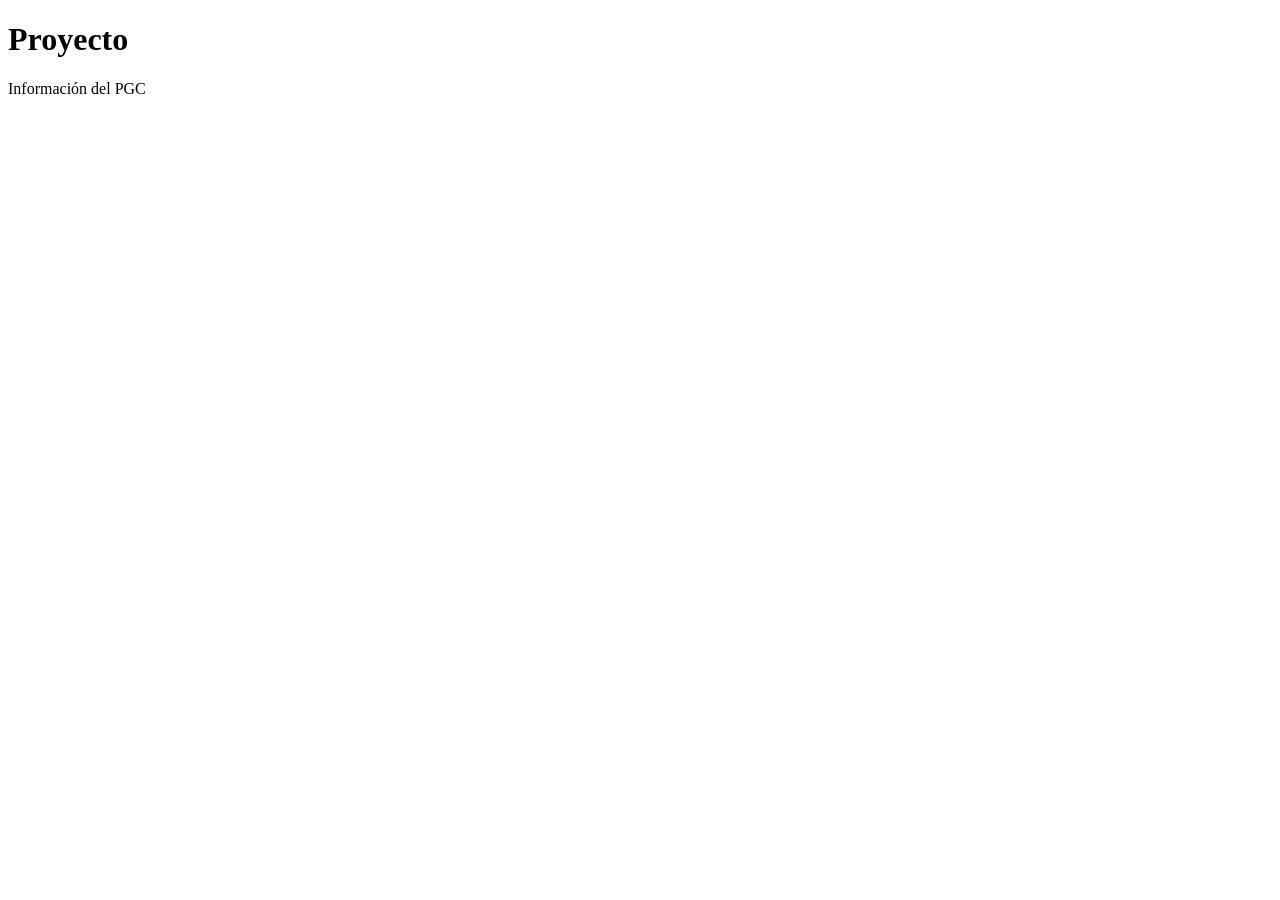
==== templates/index.html @ 8dde8c94 "Add initial Flask application with basic routes and HTML template" ====
<!DOCTYPE html>
<html lang="en">
<head>
    <meta charset="UTF-8">
    <meta name="viewport" content="width=device-width, initial-scale=1.0">
    <title>Mineria de Datos</title>
</head>
<body>
    <h1>Proyecto</h1>
    <p>
        Información del PGC 
    </p>
</body>
</html>
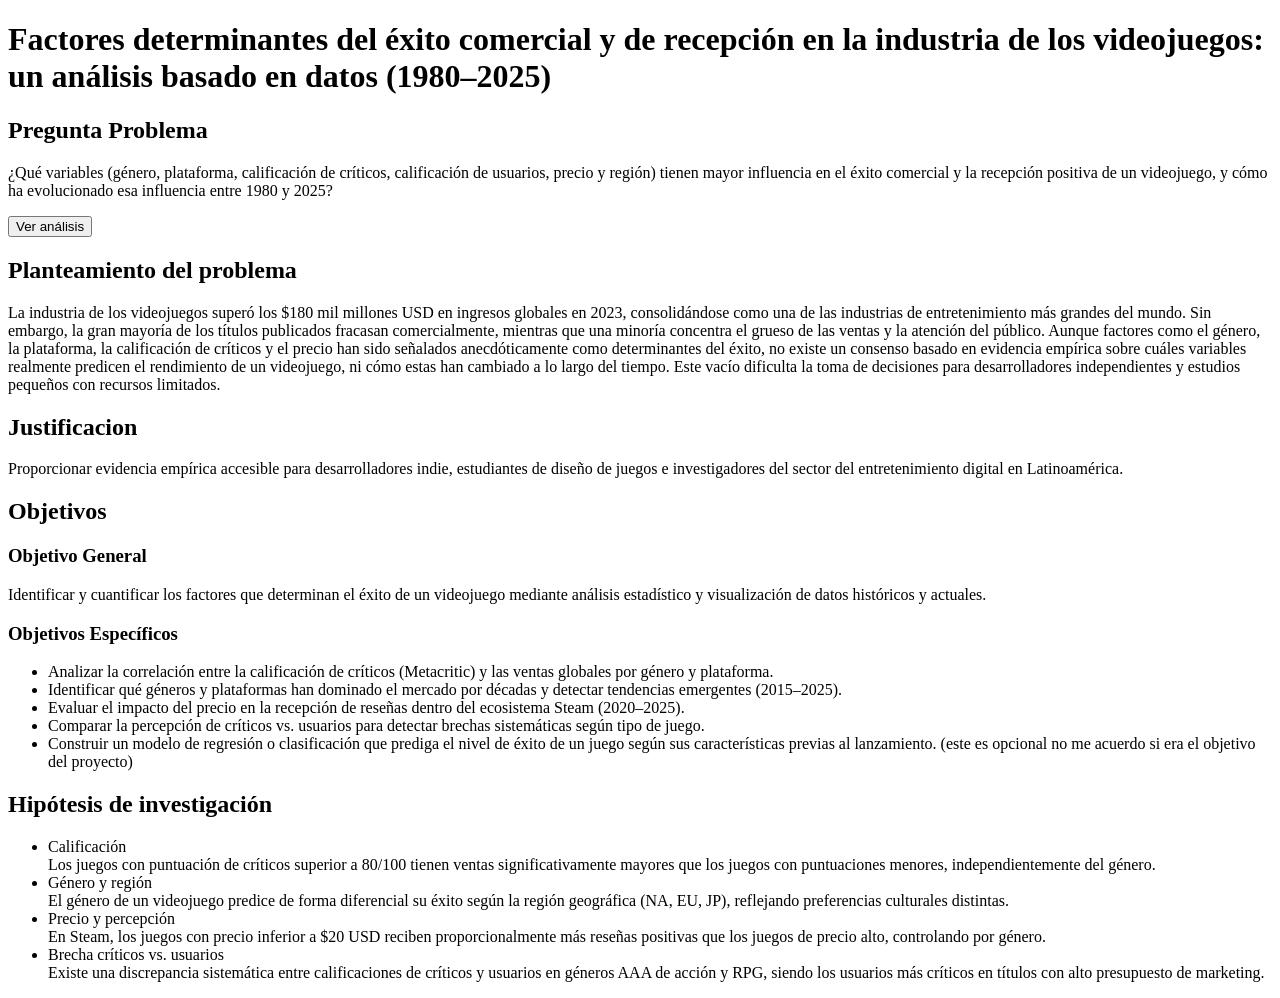
==== commit fa53af4d: "Actualizacion proyecto con su justificacion" ====
--- a/templates/index.html
+++ b/templates/index.html
@@ -6,9 +6,58 @@
     <title>Mineria de Datos</title>
 </head>
 <body>
-    <h1>Proyecto</h1>
+    <h1>Factores determinantes del éxito comercial y de recepción en la industria de los videojuegos: 
+        un análisis basado en datos (1980–2025)</h1>
     <p>
-        Información del PGC 
+        <h2>Pregunta Problema</h2>
+        ¿Qué variables (género, plataforma, calificación de críticos, calificación de usuarios, precio y región) 
+        tienen mayor influencia en el éxito comercial y la recepción positiva de un videojuego, 
+        y cómo ha evolucionado esa influencia entre 1980 y 2025?
+    </p>
+    <p center><button onclick="window.location.href='/analisis'">Ver análisis</button></p>
+
+    <h2>Planteamiento del problema</h2>
+    <p>
+        La industria de los videojuegos superó los $180 mil millones USD en ingresos globales en 2023, 
+        consolidándose como una de las industrias de entretenimiento más grandes del mundo. Sin embargo, 
+        la gran mayoría de los títulos publicados fracasan comercialmente, mientras que una minoría concentra 
+        el grueso de las ventas y la atención del público.
+        Aunque factores como el género, la plataforma, la calificación de críticos y 
+        el precio han sido señalados anecdóticamente como determinantes del éxito, 
+        no existe un consenso basado en evidencia empírica sobre cuáles variables realmente predicen 
+        el rendimiento de un videojuego, ni cómo estas han cambiado a lo largo del tiempo. 
+        Este vacío dificulta la toma de decisiones para desarrolladores independientes y estudios pequeños con recursos limitados.
+    </p>
+    <h2>Justificacion</h2>
+    <p>
+        Proporcionar evidencia empírica accesible para desarrolladores indie, 
+        estudiantes de diseño de juegos e investigadores del sector del entretenimiento digital en Latinoamérica.
+    </p>
+    <h2>Objetivos</h2>
+    <p>
+        <h3>Objetivo General</h3>
+        Identificar y cuantificar los factores que determinan el éxito de un videojuego mediante análisis estadístico y visualización de datos históricos y actuales.
+        <h3>Objetivos Específicos</h3>
+        <ul>
+            <li>Analizar la correlación entre la calificación de críticos (Metacritic) y las ventas globales por género y plataforma.</li>
+            <li>Identificar qué géneros y plataformas han dominado el mercado por décadas y detectar tendencias emergentes (2015–2025).</li>
+            <li>Evaluar el impacto del precio en la recepción de reseñas dentro del ecosistema Steam (2020–2025).</li>
+            <li>Comparar la percepción de críticos vs. usuarios para detectar brechas sistemáticas según tipo de juego.</li>
+            <li>Construir un modelo de regresión o clasificación que prediga el nivel de éxito de un juego según sus características previas al lanzamiento. (este es opcional no me acuerdo si era el objetivo del proyecto)</li>
+        </ul>
+    </p>
+    <h2>Hipótesis de investigación</h2>
+    <p>
+        <ul>
+            <li>Calificación</li>
+            Los juegos con puntuación de críticos superior a 80/100 tienen ventas significativamente mayores que los juegos con puntuaciones menores, independientemente del género.
+            <li>Género y región</li>
+            El género de un videojuego predice de forma diferencial su éxito según la región geográfica (NA, EU, JP), reflejando preferencias culturales distintas.
+            <li>Precio y percepción</li>
+            En Steam, los juegos con precio inferior a $20 USD reciben proporcionalmente más reseñas positivas que los juegos de precio alto, controlando por género.
+            <li>Brecha críticos vs. usuarios</li>
+            Existe una discrepancia sistemática entre calificaciones de críticos y usuarios en géneros AAA de acción y RPG, siendo los usuarios más críticos en títulos con alto presupuesto de marketing.
+        </ul>
     </p>
 </body>
 </html>
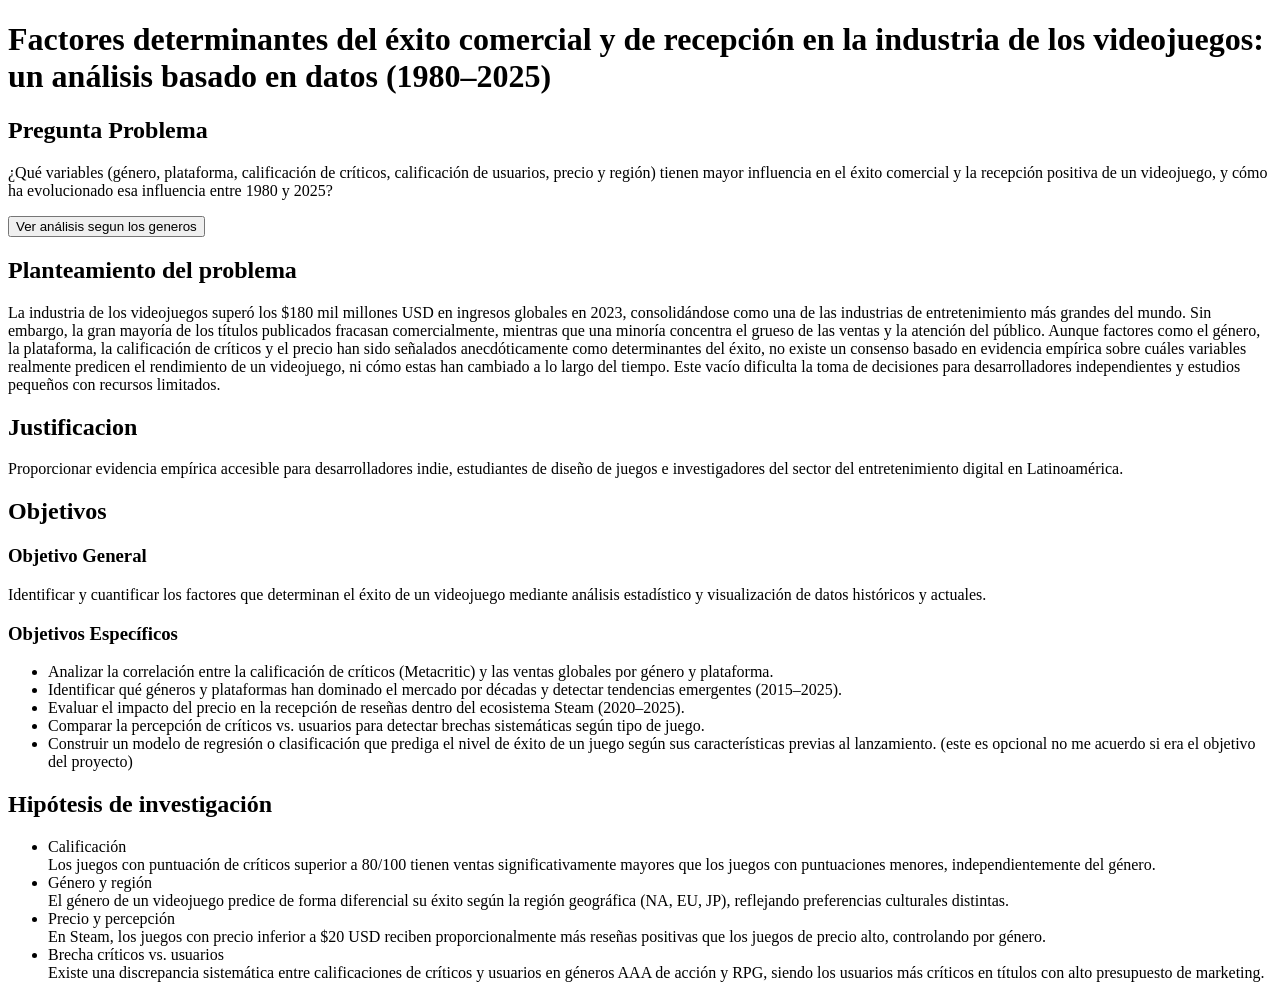
==== commit 2b765a1e: "Correccion de errores y se le añade la pagina de generos de estas" ====
--- a/templates/index.html
+++ b/templates/index.html
@@ -3,18 +3,20 @@
 <head>
     <meta charset="UTF-8">
     <meta name="viewport" content="width=device-width, initial-scale=1.0">
-    <title>Mineria de Datos</title>
+    <title>¿Que hace que un videojuego tenga éxito?</title>
 </head>
 <body>
-    <h1>Factores determinantes del éxito comercial y de recepción en la industria de los videojuegos: 
-        un análisis basado en datos (1980–2025)</h1>
+    <h1>
+        Factores determinantes del éxito comercial y de recepción en la industria de los videojuegos: 
+        un análisis basado en datos (1980–2025)
+    </h1>
     <p>
         <h2>Pregunta Problema</h2>
         ¿Qué variables (género, plataforma, calificación de críticos, calificación de usuarios, precio y región) 
         tienen mayor influencia en el éxito comercial y la recepción positiva de un videojuego, 
         y cómo ha evolucionado esa influencia entre 1980 y 2025?
     </p>
-    <p center><button onclick="window.location.href='/analisis'">Ver análisis</button></p>
+    <p center><button onclick="window.location.href='/Generos/'">Ver análisis segun los generos</button></p>
 
     <h2>Planteamiento del problema</h2>
     <p>
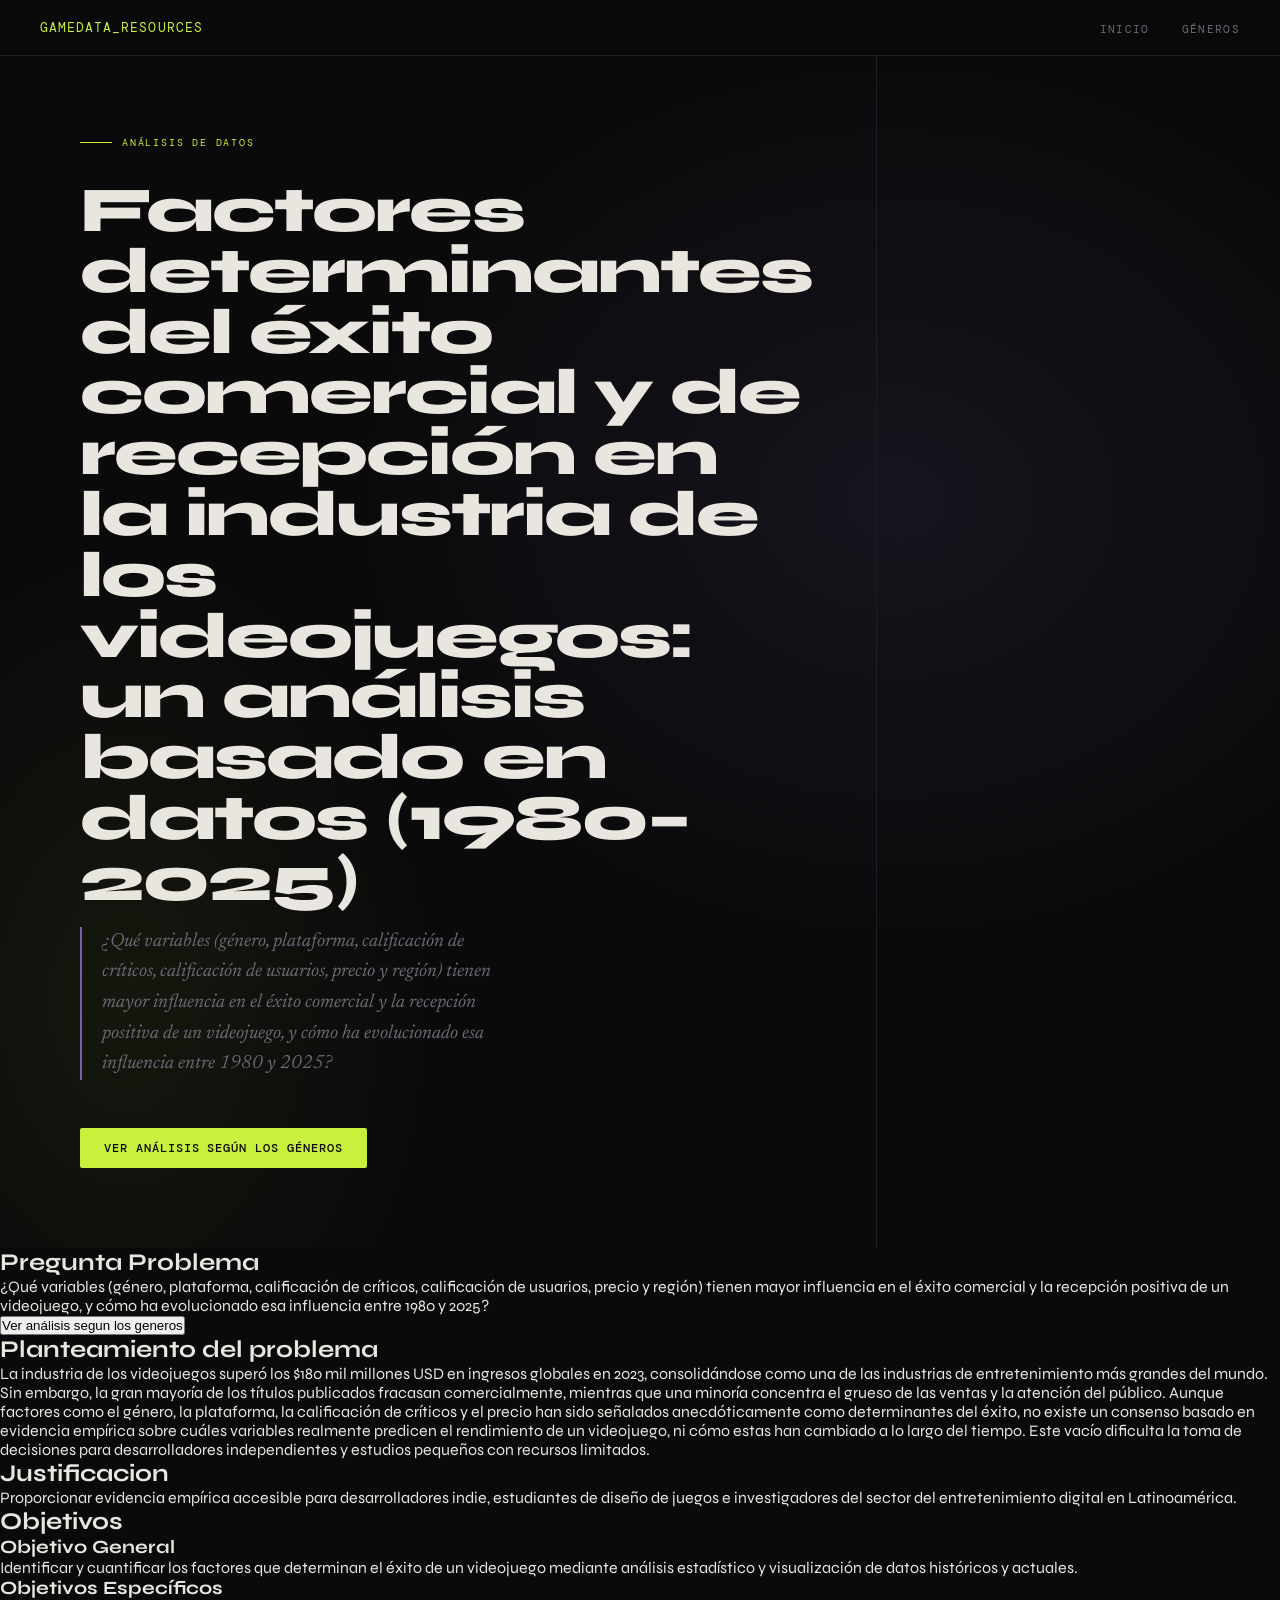
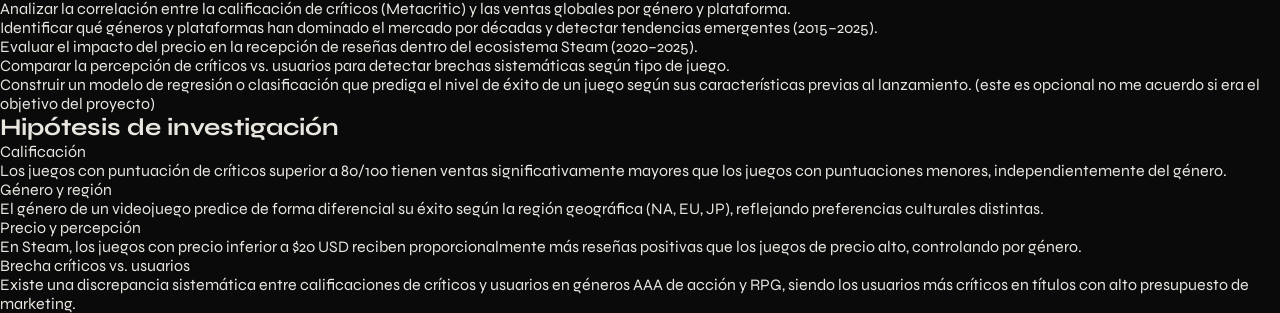
==== commit 433250ed: "intento de diseño junto a correcciones" ====
--- a/templates/index.html
+++ b/templates/index.html
@@ -3,14 +3,232 @@
 <head>
     <meta charset="UTF-8">
     <meta name="viewport" content="width=device-width, initial-scale=1.0">
-    <title>¿Que hace que un videojuego tenga éxito?</title>
+    <title>¿Que hace que un videojuego sea exitoso?</title>
+    <link rel="preconnect" href="https://fonts.googleapis.com">
+    <link href="https://fonts.googleapis.com/css2?family=Syne:wght@400;700;800&family=DM+Mono:ital,wght@0,400;0,500;1,400&family=Newsreader:ital,wght@0,400;1,300;1,400&display=swap" rel="stylesheet">
+    <style>
+  *, *::before, *::after { box-sizing: border-box; margin: 0; padding: 0; }
+ 
+  :root {
+    --bg:      #0a0a0b;
+    --surface: #111114;
+    --border:  #1e1e24;
+    --border2: #2a2a34;
+    --text:    #e8e6df;
+    --muted:   #6b6975;
+    --accent:  #c8f03c;
+    --accent2: #7b5ea7;
+    --warm:    #f0a04b;
+    --danger:  #e8523a;
+    --sans:    'Syne', sans-serif;
+    --mono:    'DM Mono', monospace;
+    --serif:   'Newsreader', serif;
+  }
+ 
+  html { scroll-behavior: smooth; }
+ 
+  body {
+    background: var(--bg);
+    color: var(--text);
+    font-family: var(--sans);
+    overflow-x: hidden;
+    cursor: crosshair;
+  }
+ 
+  ::selection { background: var(--accent); color: #0a0a0b; }
+ 
+  /* ── NAV ── */
+  nav {
+    position: fixed; top: 0; left: 0; right: 0; z-index: 100;
+    display: flex; align-items: center; justify-content: space-between;
+    padding: 0 2.5rem;
+    height: 56px;
+    border-bottom: 0.5px solid var(--border);
+    background: rgba(10,10,11,0.85);
+    backdrop-filter: blur(12px);
+  }
+ 
+  .nav-logo {
+    font-family: var(--mono);
+    font-size: 13px;
+    letter-spacing: 0.08em;
+    color: var(--accent);
+  }
+ 
+  .nav-links {
+    display: flex; gap: 2rem; list-style: none;
+  }
+ 
+  .nav-links a {
+    font-family: var(--mono);
+    font-size: 11px;
+    letter-spacing: 0.12em;
+    text-transform: uppercase;
+    color: var(--muted);
+    text-decoration: none;
+    transition: color 0.2s;
+  }
+ 
+  .nav-links a:hover { color: var(--text); }
+ 
+  .nav-tag {
+    font-family: var(--mono);
+    font-size: 10px;
+    color: var(--muted);
+    border: 0.5px solid var(--border2);
+    padding: 4px 10px;
+    border-radius: 2px;
+    letter-spacing: 0.06em;
+  }
+  .hero {
+    min-height: 100vh;
+    display: grid;
+    grid-template-columns: 1fr 1fr;
+    padding-top: 56px;
+    position: relative;
+    overflow: hidden;
+  }
+ 
+  .hero::before {
+    content: '';
+    position: absolute;
+    inset: 0;
+    background:
+      radial-gradient(ellipse 60% 50% at 70% 40%, rgba(123,94,167,0.12) 0%, transparent 70%),
+      radial-gradient(ellipse 40% 60% at 10% 80%, rgba(200,240,60,0.06) 0%, transparent 60%);
+    pointer-events: none;
+  }
+ 
+  .hero-left {
+    display: flex;
+    flex-direction: column;
+    justify-content: center;
+    padding: 5rem 4rem 5rem 5rem;
+    border-right: 0.5px solid var(--border);
+    position: relative;
+  }
+ 
+  .hero-eyebrow {
+    display: flex; align-items: center; gap: 10px;
+    margin-bottom: 2rem;
+  }
+ 
+  .hero-eyebrow-line {
+    width: 32px; height: 0.5px;
+    background: var(--accent);
+  }
+ 
+  .hero-eyebrow-text {
+    font-family: var(--mono);
+    font-size: 10px;
+    letter-spacing: 0.18em;
+    text-transform: uppercase;
+    color: var(--accent);
+  }
+ 
+  .hero-title {
+    font-size: clamp(3rem, 5vw, 5.5rem);
+    font-weight: 800;
+    line-height: 0.95;
+    letter-spacing: -0.03em;
+    margin-bottom: 1rem;
+  }
+ 
+  .hero-title em {
+    font-family: var(--serif);
+    font-style: italic;
+    font-weight: 300;
+    color: var(--muted);
+    font-size: 0.85em;
+    display: block;
+  }
+ 
+  .hero-question {
+    font-family: var(--serif);
+    font-style: italic;
+    font-size: 1.2rem;
+    color: var(--muted);
+    line-height: 1.6;
+    max-width: 420px;
+    margin-bottom: 3rem;
+    border-left: 2px solid var(--accent2);
+    padding-left: 1.25rem;
+  }
+ 
+  .hero-cta {
+    display: flex; gap: 12px; align-items: center;
+    flex-wrap: wrap;
+  }
+ 
+  .btn-primary {
+    display: inline-flex; align-items: center; gap: 8px;
+    background: var(--accent);
+    color: #0a0a0b;
+    font-family: var(--mono);
+    font-size: 12px;
+    font-weight: 500;
+    letter-spacing: 0.08em;
+    text-transform: uppercase;
+    padding: 12px 24px;
+    border: none;
+    border-radius: 2px;
+    cursor: crosshair;
+    text-decoration: none;
+    transition: all 0.2s;
+  }
+ 
+  .btn-primary:hover {
+    background: #d9ff50;
+    transform: translateY(-1px);
+  }
+ 
+  .btn-secondary {
+    display: inline-flex; align-items: center; gap: 8px;
+    color: var(--muted);
+    font-family: var(--mono);
+    font-size: 12px;
+    letter-spacing: 0.08em;
+    text-transform: uppercase;
+    padding: 12px 20px;
+    border: 0.5px solid var(--border2);
+    border-radius: 2px;
+    cursor: crosshair;
+    text-decoration: none;
+    transition: all 0.2s;
+  }
+ 
+  .btn-secondary:hover { color: var(--text); border-color: var(--muted); }
+    </style>
 </head>
 <body>
-    <h1>
-        Factores determinantes del éxito comercial y de recepción en la industria de los videojuegos: 
-        un análisis basado en datos (1980–2025)
-    </h1>
-    <p>
+
+    <nav>
+        <div class="nav-logo">GAMEDATA_RESOURCES</div>
+        <ul class="nav-links">
+            <li><a href="/">Inicio</a></li>
+            <li><a href="/Generos/">Géneros</a></li>
+        </ul>
+    </nav>
+    <section class="hero">
+        <div class="hero-left">
+            <div class="hero-eyebrow">
+                <div class="hero-eyebrow-line"></div>
+                <div class="hero-eyebrow-text">Análisis de Datos</div>
+            </div>
+            <h1 class="hero-title">
+                Factores determinantes del éxito comercial y de recepción en la industria de los videojuegos: 
+                un análisis basado en datos (1980–2025)
+            </h1>
+            <p class="hero-question">
+                ¿Qué variables (género, plataforma, calificación de críticos, calificación de usuarios, precio y región) 
+                tienen mayor influencia en el éxito comercial y la recepción positiva de un videojuego, 
+                y cómo ha evolucionado esa influencia entre 1980 y 2025?
+            </p>
+            <div class="hero-cta">
+                <a href="/Generos/" class="btn-primary">Ver análisis según los géneros</a>
+            </div>
+        </div>
+    </section>
         <h2>Pregunta Problema</h2>
         ¿Qué variables (género, plataforma, calificación de críticos, calificación de usuarios, precio y región) 
         tienen mayor influencia en el éxito comercial y la recepción positiva de un videojuego, 
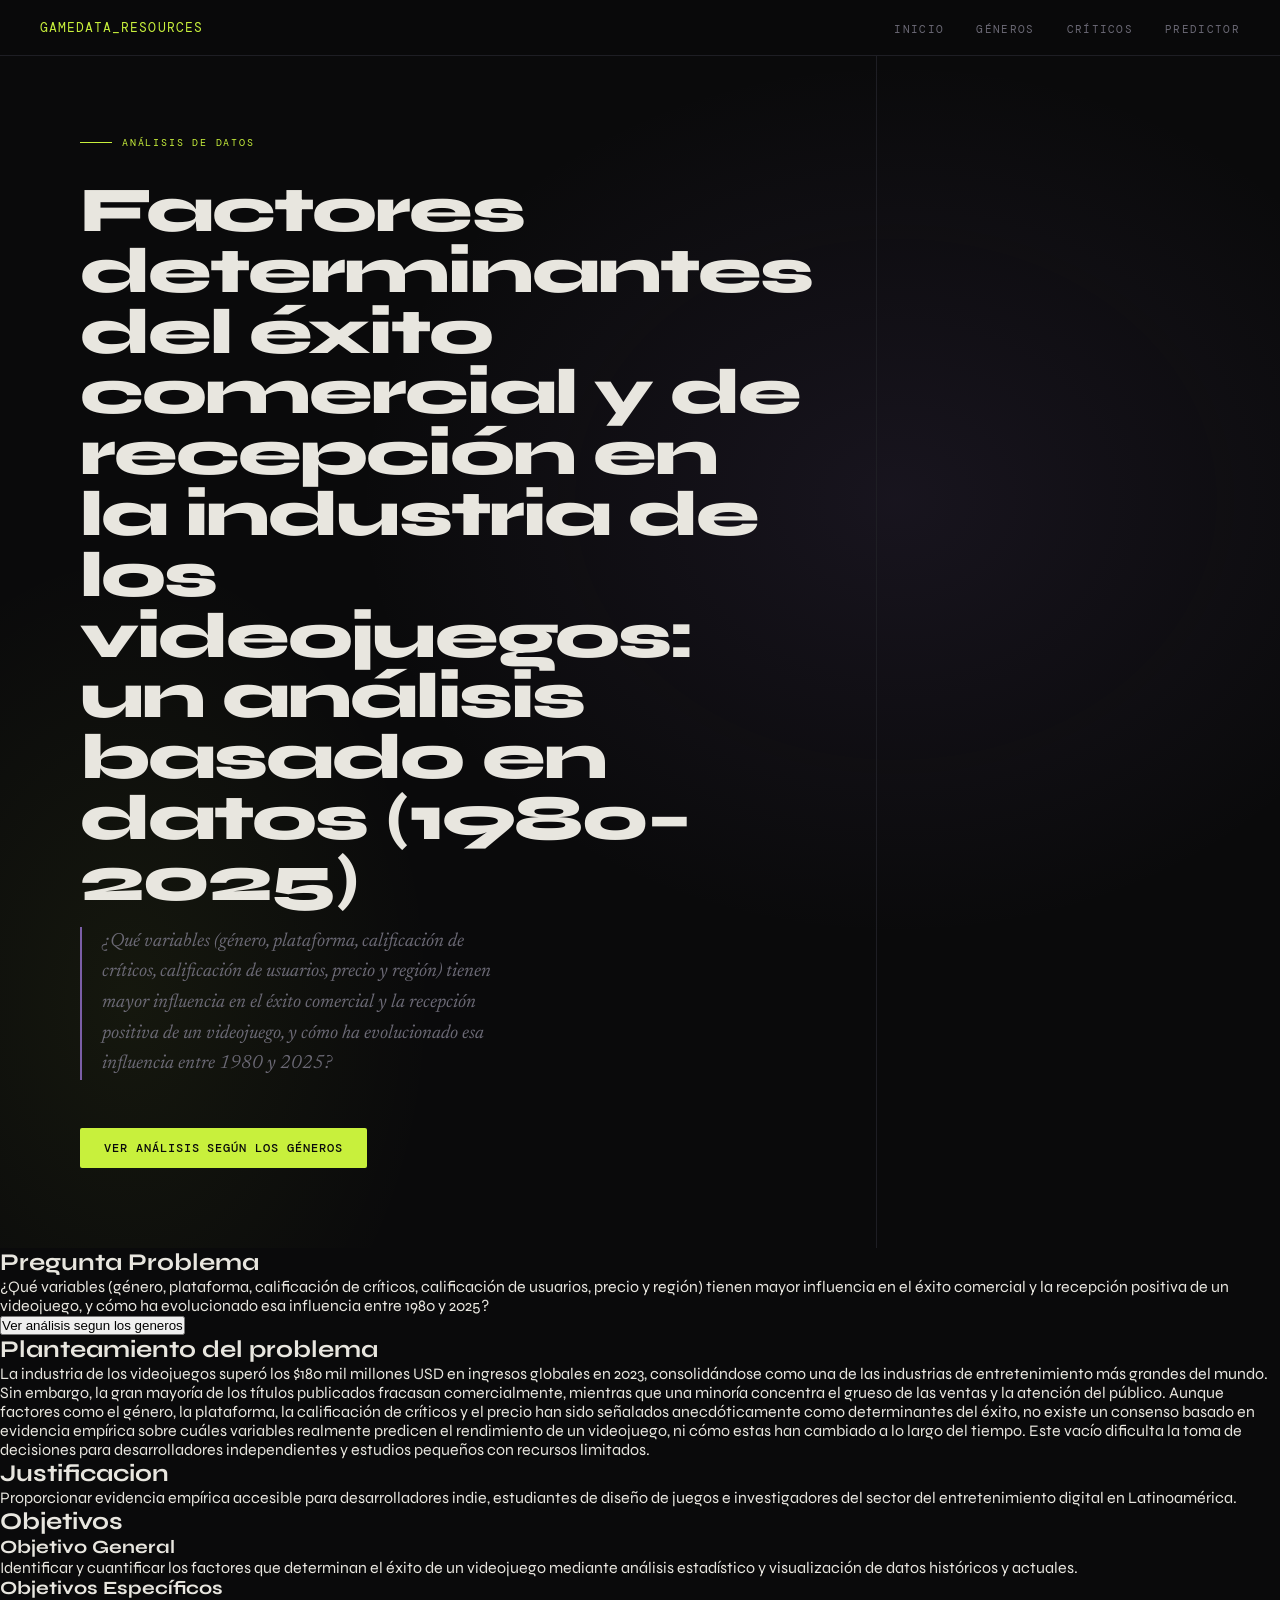
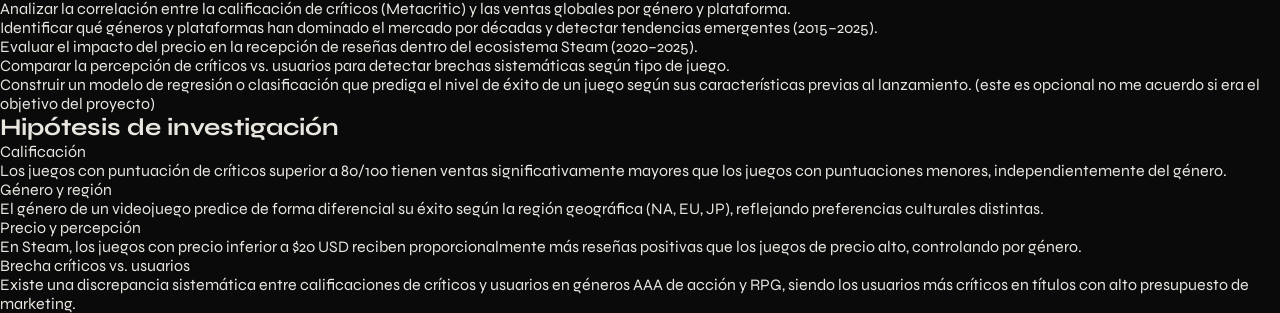
==== commit 4b510fb1: "Actualización de las funcionalidades predictor y estilos" ====
--- a/templates/index.html
+++ b/templates/index.html
@@ -207,6 +207,8 @@
         <ul class="nav-links">
             <li><a href="/">Inicio</a></li>
             <li><a href="/Generos/">Géneros</a></li>
+            <li><a href="/criticos">Críticos</a></li>
+            <li><a href="/predictor">Predictor</a></li>
         </ul>
     </nav>
     <section class="hero">
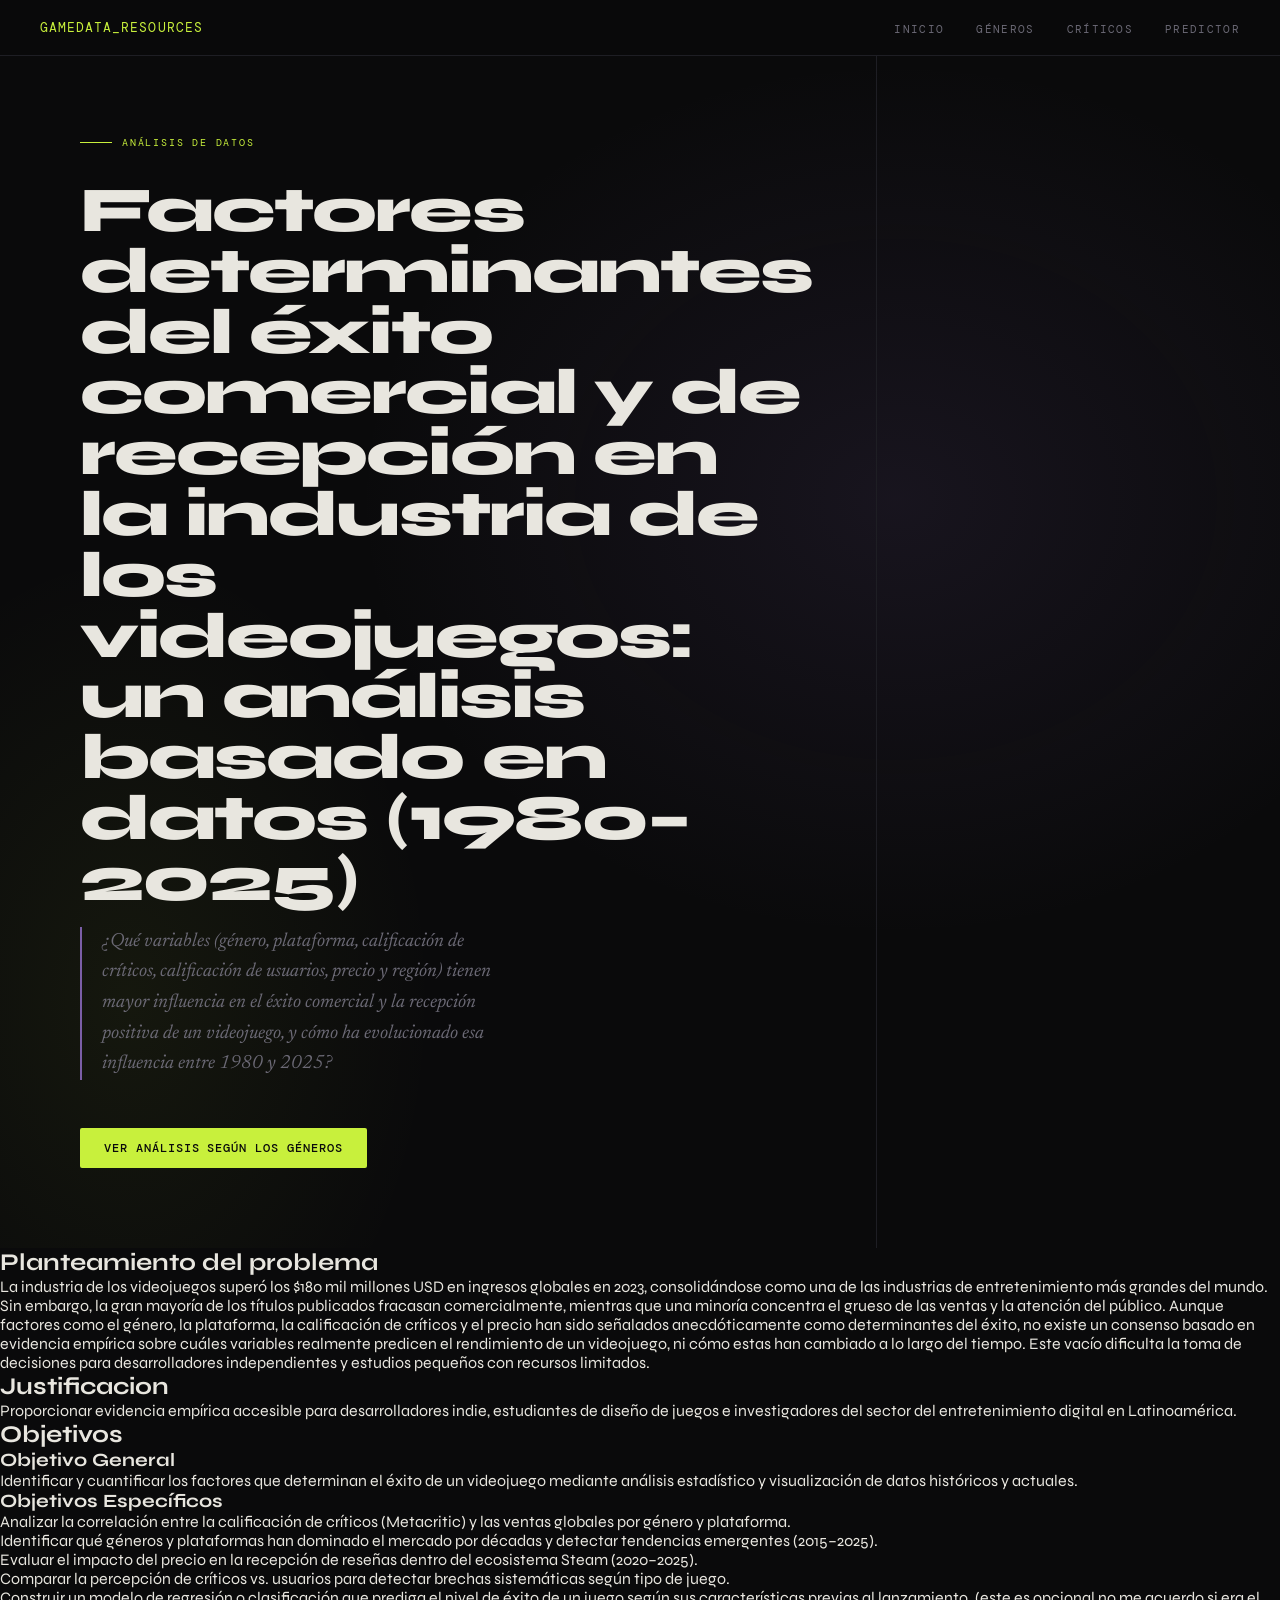
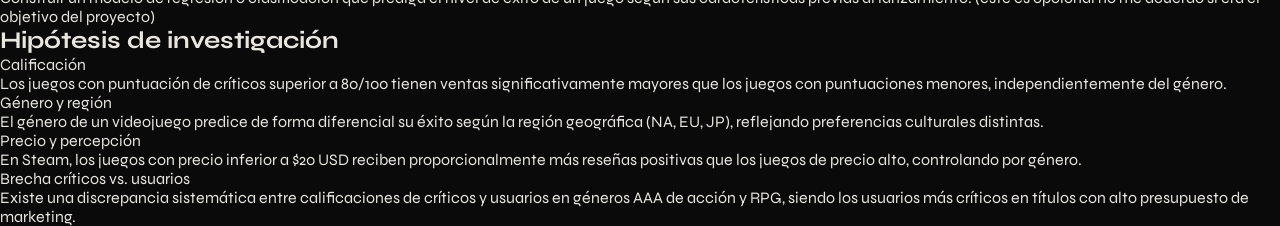
==== commit d5f1fce3: "arreglos leves" ====
--- a/templates/index.html
+++ b/templates/index.html
@@ -231,12 +231,6 @@
             </div>
         </div>
     </section>
-        <h2>Pregunta Problema</h2>
-        ¿Qué variables (género, plataforma, calificación de críticos, calificación de usuarios, precio y región) 
-        tienen mayor influencia en el éxito comercial y la recepción positiva de un videojuego, 
-        y cómo ha evolucionado esa influencia entre 1980 y 2025?
-    </p>
-    <p center><button onclick="window.location.href='/Generos/'">Ver análisis segun los generos</button></p>
 
     <h2>Planteamiento del problema</h2>
     <p>
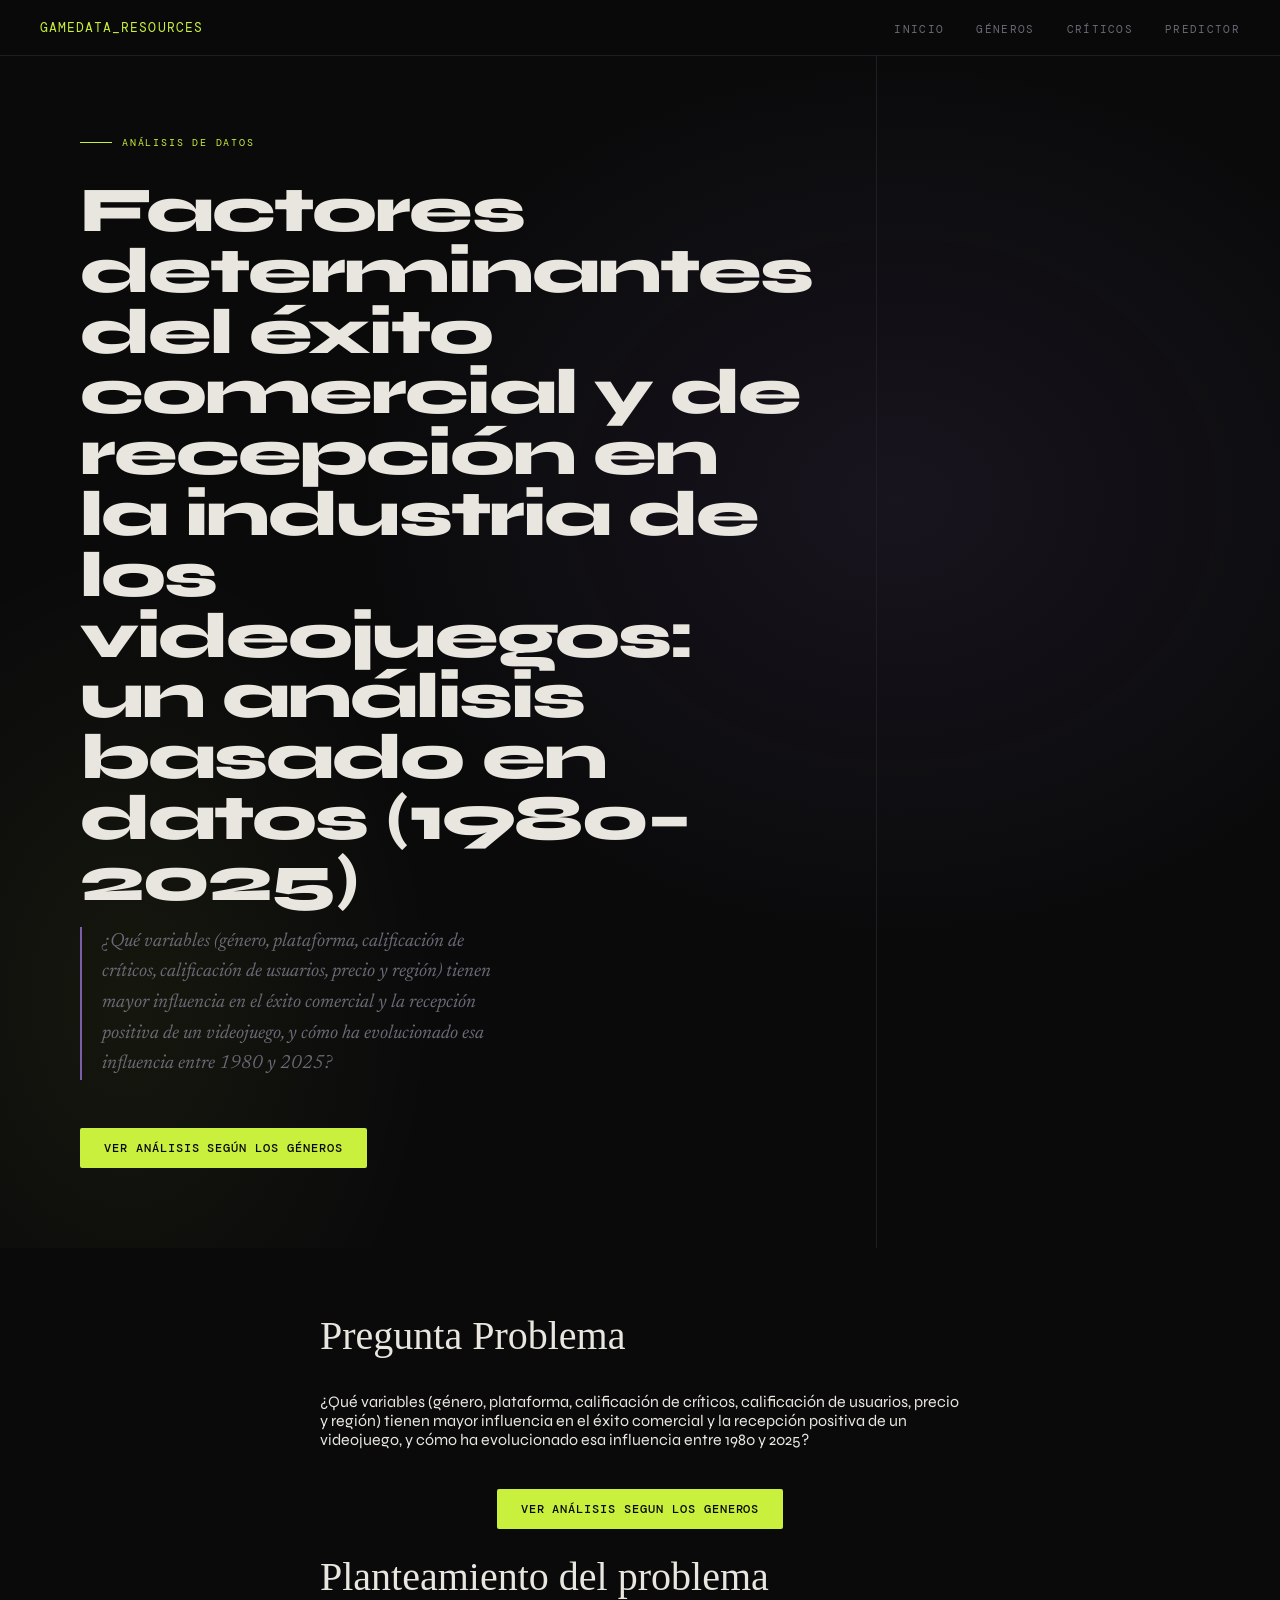
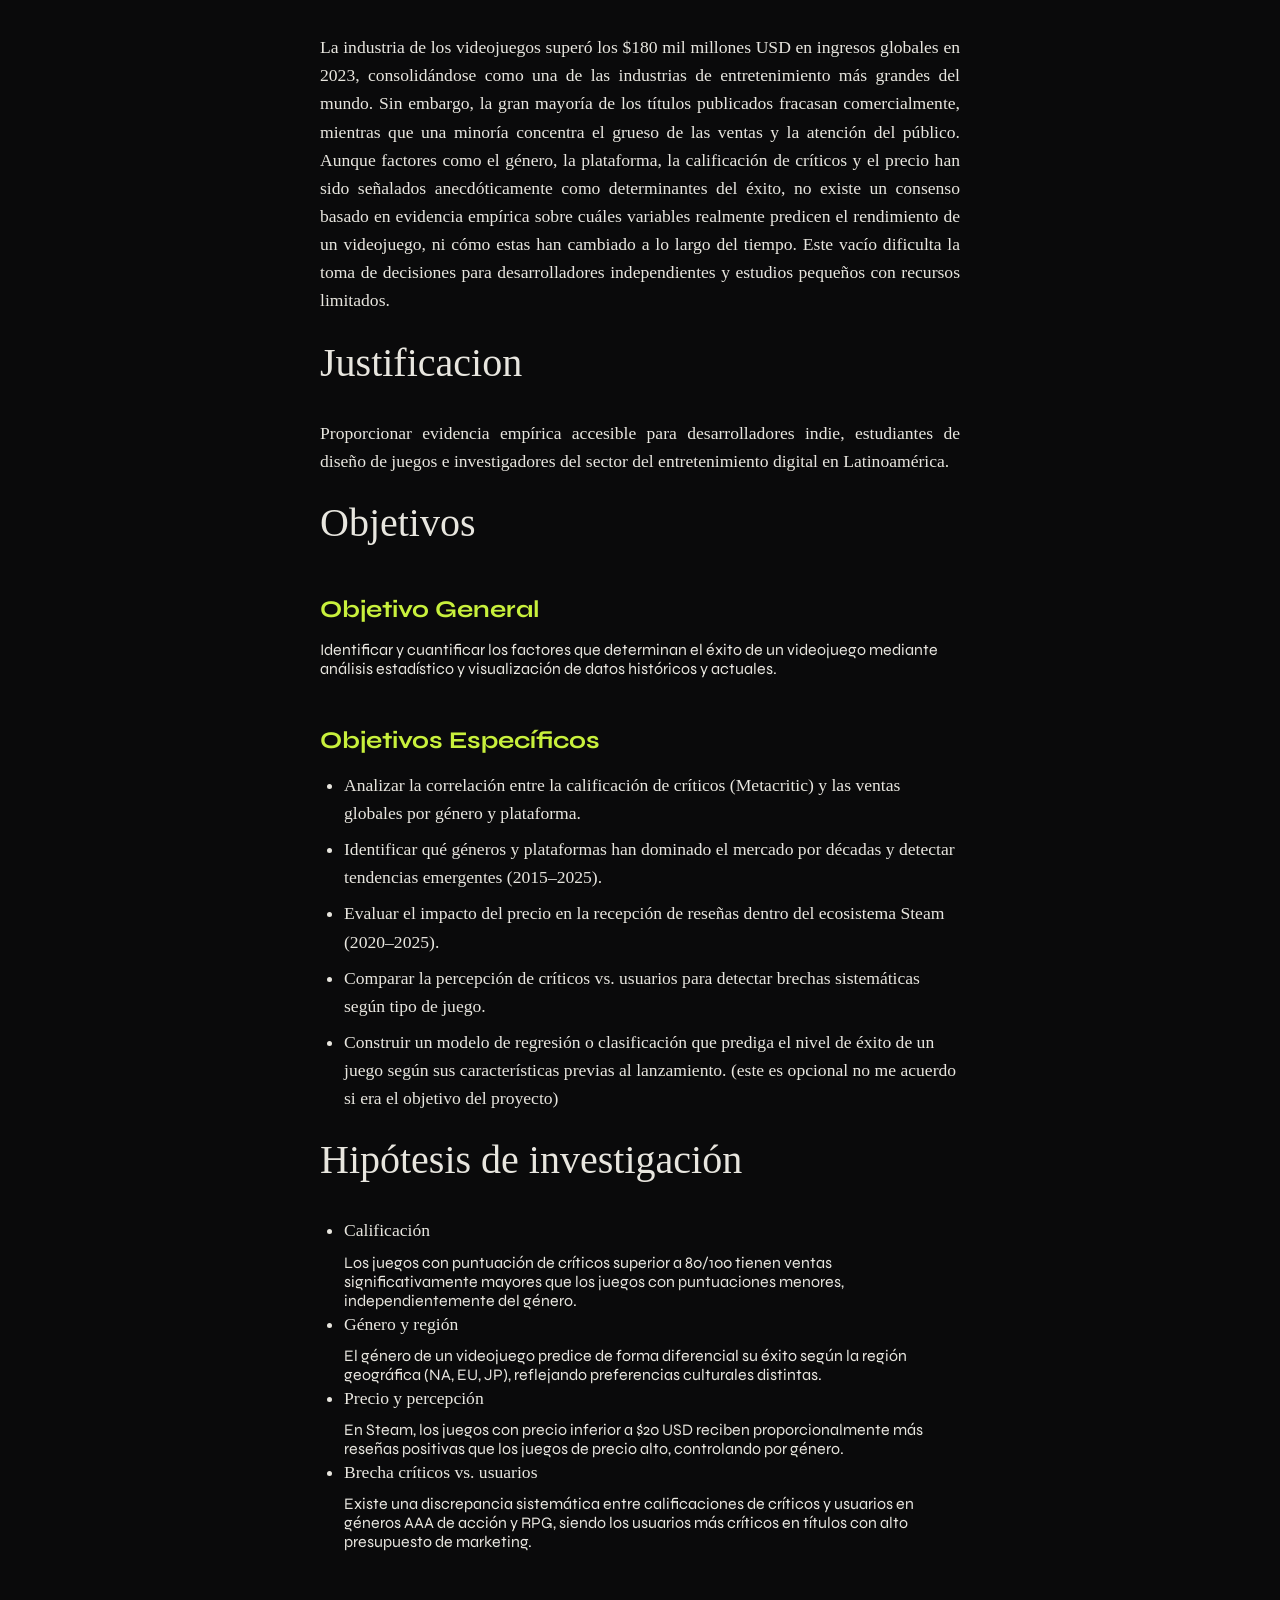
==== commit 9a48e2b4: "Instalación del Unicorn y requirements" ====
--- a/templates/index.html
+++ b/templates/index.html
@@ -198,6 +198,78 @@
   }
  
   .btn-secondary:hover { color: var(--text); border-color: var(--muted); }
+
+  /* ── CONTENT STYLES ── */
+  .content {
+    padding: 4rem 5rem;
+    max-width: 800px;
+    margin: 0 auto;
+  }
+
+  .content h2 {
+    font-family: var(--serif);
+    font-size: 2.5rem;
+    font-weight: 400;
+    line-height: 1.2;
+    margin-bottom: 2rem;
+    color: var(--text);
+  }
+
+  .content h3 {
+    font-family: var(--sans);
+    font-size: 1.5rem;
+    font-weight: 700;
+    margin-top: 3rem;
+    margin-bottom: 1rem;
+    color: var(--accent);
+  }
+
+  .content p {
+    font-family: var(--serif);
+    font-size: 1.1rem;
+    line-height: 1.6;
+    margin-bottom: 1.5rem;
+    color: var(--text);
+    text-align: justify;
+  }
+
+  .content ul {
+    margin-bottom: 1.5rem;
+    padding-left: 1.5rem;
+  }
+
+  .content li {
+    font-family: var(--serif);
+    font-size: 1.1rem;
+    line-height: 1.6;
+    margin-bottom: 0.5rem;
+    color: var(--text);
+  }
+
+  .content button {
+    display: inline-block;
+    background: var(--accent);
+    color: var(--bg);
+    font-family: var(--mono);
+    font-size: 12px;
+    font-weight: 500;
+    letter-spacing: 0.08em;
+    text-transform: uppercase;
+    padding: 12px 24px;
+    border: none;
+    border-radius: 2px;
+    cursor: crosshair;
+    transition: background 0.2s;
+    margin-top: 1rem;
+  }
+
+  .content button:hover {
+    background: #d9ff50;
+  }
+
+  .content p[center] {
+    text-align: center;
+  }
     </style>
 </head>
 <body>
@@ -231,6 +303,13 @@
             </div>
         </div>
     </section>
+    <div class="content">
+        <h2>Pregunta Problema</h2>
+        ¿Qué variables (género, plataforma, calificación de críticos, calificación de usuarios, precio y región) 
+        tienen mayor influencia en el éxito comercial y la recepción positiva de un videojuego, 
+        y cómo ha evolucionado esa influencia entre 1980 y 2025?
+    </p>
+    <p center><button onclick="window.location.href='/Generos/'">Ver análisis segun los generos</button></p>
 
     <h2>Planteamiento del problema</h2>
     <p>
@@ -275,5 +354,6 @@
             Existe una discrepancia sistemática entre calificaciones de críticos y usuarios en géneros AAA de acción y RPG, siendo los usuarios más críticos en títulos con alto presupuesto de marketing.
         </ul>
     </p>
+    </div>
 </body>
 </html>
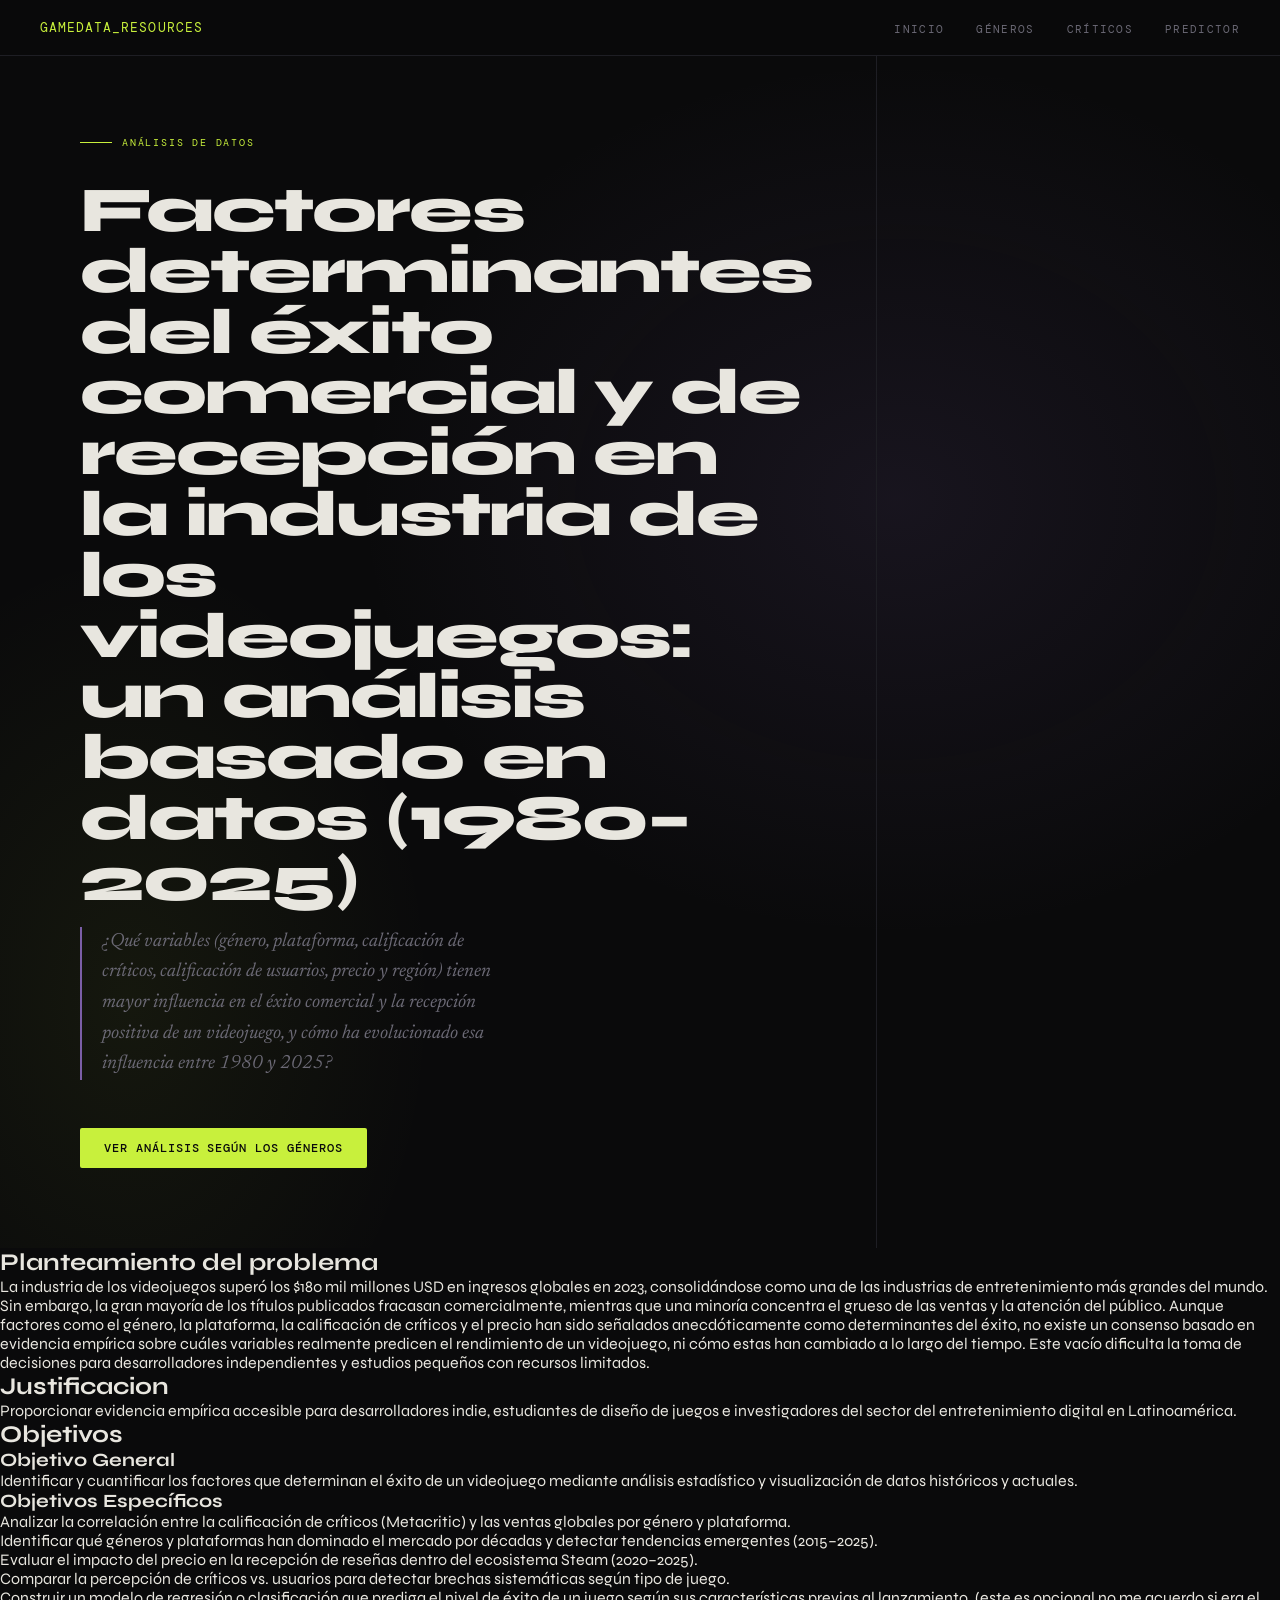
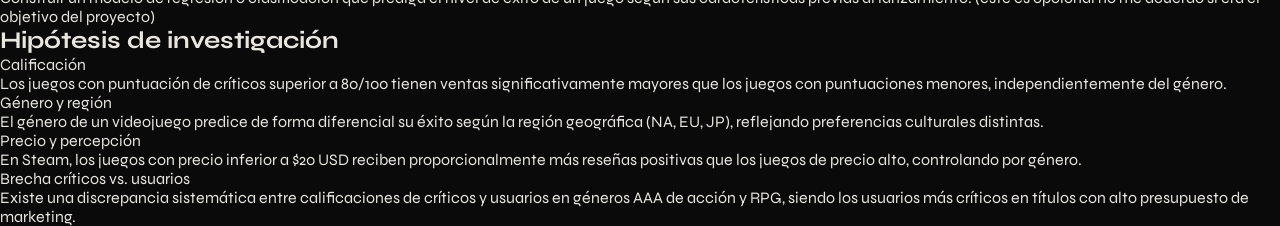
==== commit 00d76faa: "Merge branch 'main' into julian-branch" ====
--- a/templates/index.html
+++ b/templates/index.html
@@ -303,13 +303,6 @@
             </div>
         </div>
     </section>
-    <div class="content">
-        <h2>Pregunta Problema</h2>
-        ¿Qué variables (género, plataforma, calificación de críticos, calificación de usuarios, precio y región) 
-        tienen mayor influencia en el éxito comercial y la recepción positiva de un videojuego, 
-        y cómo ha evolucionado esa influencia entre 1980 y 2025?
-    </p>
-    <p center><button onclick="window.location.href='/Generos/'">Ver análisis segun los generos</button></p>
 
     <h2>Planteamiento del problema</h2>
     <p>
